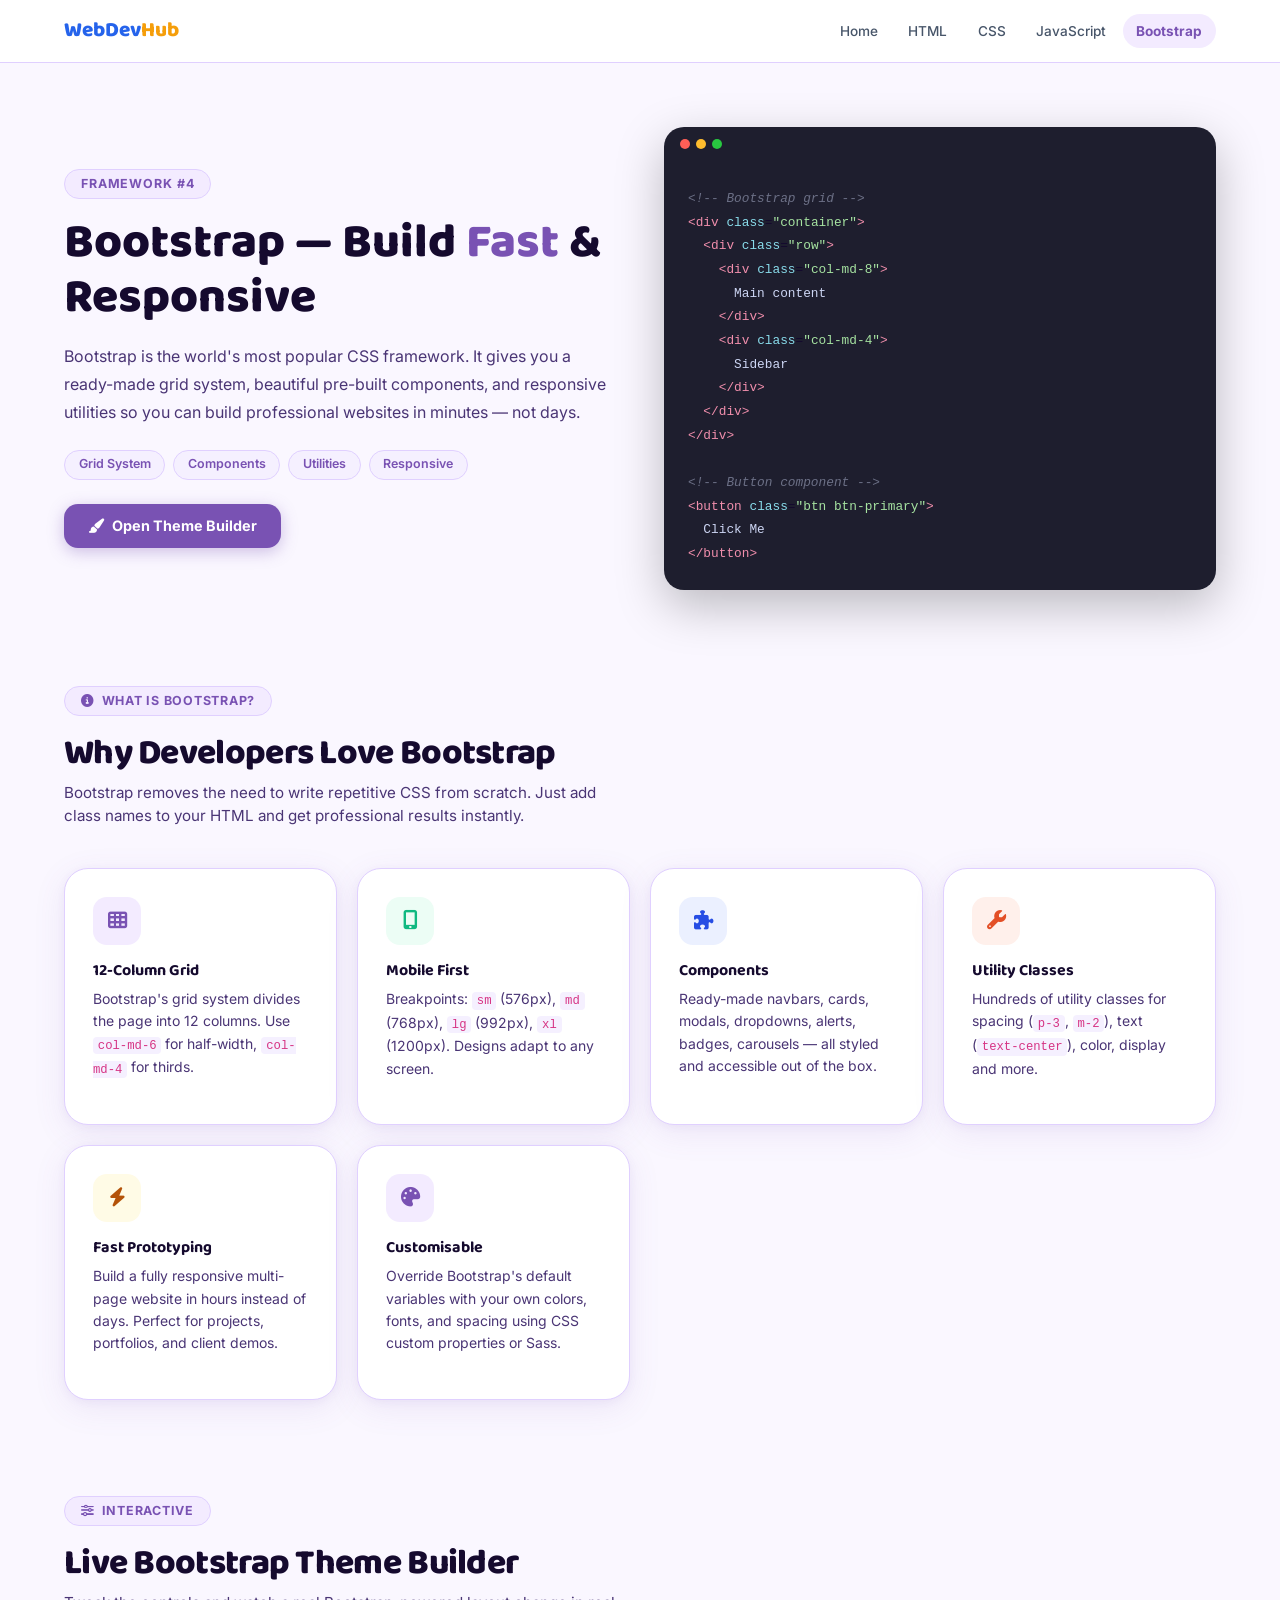
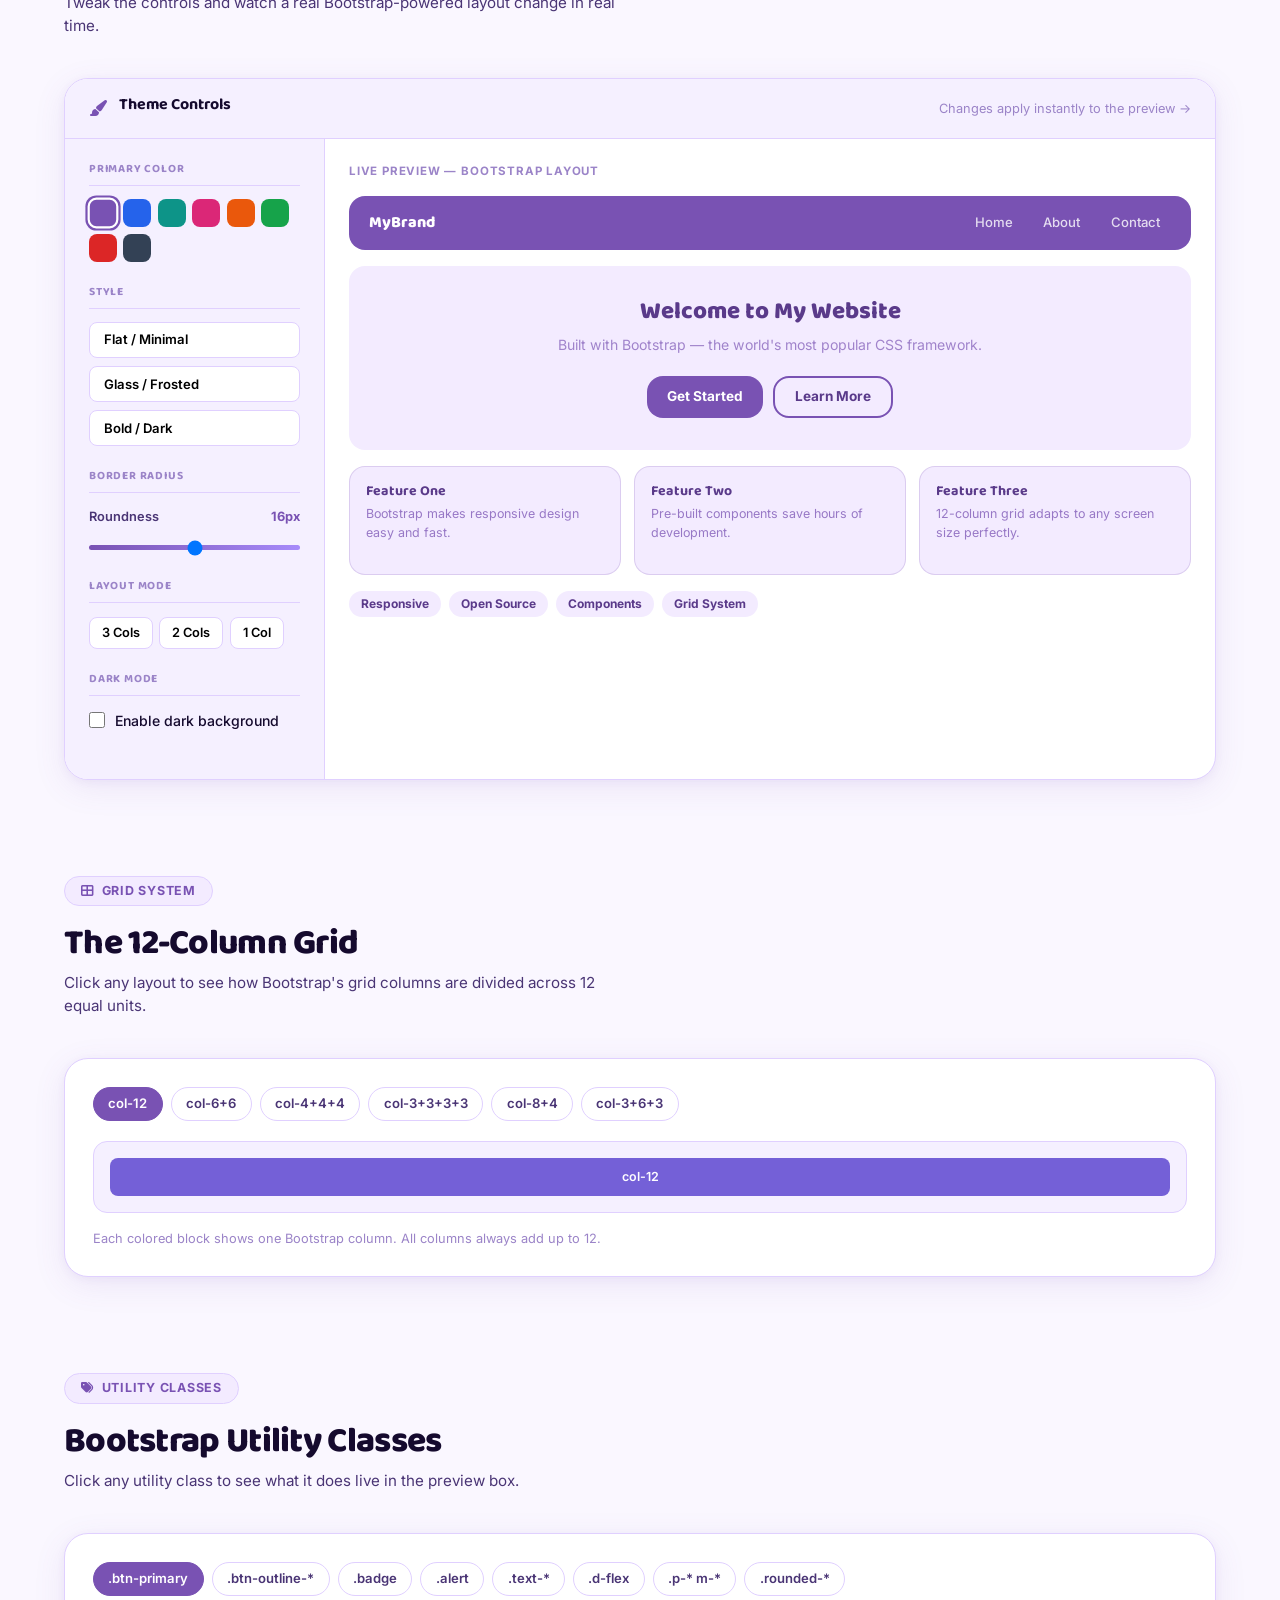
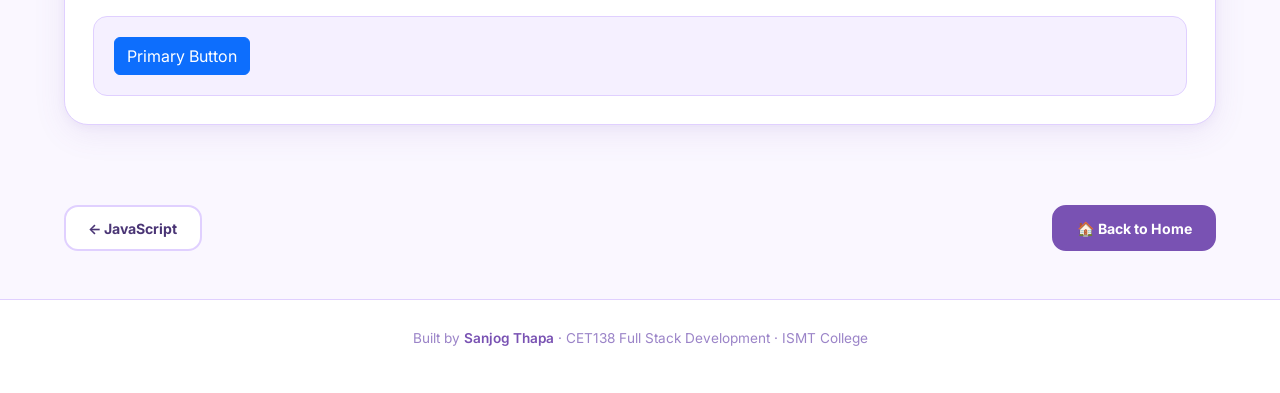
==== bootstrap.html @ de11d395 "heko" ====
<!DOCTYPE html>
<html lang="en">
<head>
<meta charset="UTF-8"/>
<meta name="viewport" content="width=device-width, initial-scale=1.0"/>
<title>Bootstrap — WebDev Hub</title>
<link href="https://fonts.googleapis.com/css2?family=Baloo+2:wght@400;500;600;700;800&family=Inter:wght@300;400;500;600&display=swap" rel="stylesheet"/>
<link href="https://cdnjs.cloudflare.com/ajax/libs/font-awesome/6.5.0/css/all.min.css" rel="stylesheet"/>
<link href="https://cdnjs.cloudflare.com/ajax/libs/bootstrap/5.3.2/css/bootstrap.min.css" rel="stylesheet"/>
<style>
:root{
  --primary:#7952B3;--primary-light:#F3EBFF;--primary-dark:#5A3A8A;
  --bg:#FAF7FF;--card:#fff;--muted:#F5F0FF;--border:#E0D0FF;
  --text:#150A2E;--text-2:#4A3575;--text-3:#9B84C8;
  --radius-card:24px;--radius-btn:14px;--radius-pill:50px;
  --shadow:0 8px 32px rgba(121,82,179,.1),0 2px 8px rgba(121,82,179,.06);
  --shadow-hover:0 16px 48px rgba(121,82,179,.2);
  --transition:all .25s cubic-bezier(.4,0,.2,1);
}
*{box-sizing:border-box}
html{scroll-behavior:smooth}
body{background:var(--bg);color:var(--text);font-family:'Inter',sans-serif;margin:0;padding:0}
h1,h2,h3,h4,h5,h6,.brand{font-family:'Baloo 2',sans-serif}

/* NAV */
.sitenav{background:rgba(255,255,255,.92);backdrop-filter:blur(16px);border-bottom:1.5px solid var(--border);padding:.9rem 0;position:sticky;top:0;z-index:200}
.nav-inner{max-width:1200px;margin:0 auto;padding:0 1.5rem;display:flex;align-items:center;justify-content:space-between;gap:1rem;flex-wrap:wrap}
.brand{font-size:1.3rem;font-weight:800;color:#2563EB;text-decoration:none}
.brand span{color:#F59E0B}
.nav-links{display:flex;gap:.2rem;flex-wrap:wrap}
.nav-links a{text-decoration:none;padding:.4rem .85rem;border-radius:var(--radius-pill);font-size:.85rem;font-weight:500;color:#475569;transition:var(--transition)}
.nav-links a:hover{background:#EFF6FF;color:#2563EB}
.nav-links a.active{background:var(--primary-light);color:var(--primary);font-weight:700}

/* HERO */
.page-hero{max-width:1200px;margin:0 auto;padding:4rem 1.5rem 3rem;display:grid;grid-template-columns:1fr 1fr;gap:3rem;align-items:center}
@media(max-width:768px){.page-hero{grid-template-columns:1fr;padding:2.5rem 1rem 2rem}}
.hero-tag{display:inline-block;background:var(--primary-light);color:var(--primary);border:1.5px solid var(--border);border-radius:var(--radius-pill);padding:.3rem 1rem;font-size:.78rem;font-weight:700;text-transform:uppercase;letter-spacing:.07em;margin-bottom:1rem}
.hero-left h1{font-size:clamp(2rem,4vw,3rem);font-weight:800;line-height:1.15;margin-bottom:1rem}
.hero-left h1 span{color:var(--primary)}
.hero-left p{color:var(--text-2);line-height:1.75;font-size:1rem;margin-bottom:1.5rem}
.pill-row{display:flex;flex-wrap:wrap;gap:.5rem;margin-bottom:1.5rem}
.pill{background:var(--muted);color:var(--primary);border:1.5px solid var(--border);border-radius:var(--radius-pill);padding:.3rem .85rem;font-size:.78rem;font-weight:600}
.hero-code{background:#1E1E2E;border-radius:20px;padding:1.5rem;font-family:'Cascadia Code','Fira Code',Consolas,monospace;font-size:.8rem;line-height:1.85;box-shadow:0 16px 48px rgba(0,0,0,.25);position:relative}
.dots{position:absolute;top:12px;left:16px;display:flex;gap:6px}
.dots span{width:10px;height:10px;border-radius:50%;display:inline-block}
.d1{background:#FF5F57}.d2{background:#FEBC2E}.d3{background:#28C840}
.code-body{margin-top:36px}
.tag-c{color:#F28FAD}.attr-c{color:#89DCEB}.val-c{color:#A6E3A1}.cm{color:#6C7086;font-style:italic}.txt-c{color:#CDD6F4}
.sbtn{display:inline-flex;align-items:center;gap:.5rem;padding:.7rem 1.5rem;border-radius:var(--radius-btn);font-weight:700;font-size:.9rem;cursor:pointer;border:none;transition:var(--transition);font-family:'Inter',sans-serif;text-decoration:none;background:var(--primary);color:#fff;box-shadow:0 4px 16px rgba(121,82,179,.35)}
.sbtn:hover{background:var(--primary-dark);transform:translateY(-2px)}

/* SECTIONS */
.section{max-width:1200px;margin:0 auto;padding:3rem 1.5rem}
.sec-label{display:inline-flex;align-items:center;gap:.5rem;background:var(--primary-light);color:var(--primary);border:1.5px solid var(--border);border-radius:var(--radius-pill);padding:.3rem 1rem;font-size:.78rem;font-weight:700;text-transform:uppercase;letter-spacing:.06em;margin-bottom:1rem}
.sec-title{font-size:clamp(1.5rem,3vw,2.2rem);font-weight:800;margin-bottom:.5rem;letter-spacing:-.02em}
.sec-sub{color:var(--text-2);font-size:.95rem;margin-bottom:2.5rem;max-width:560px}
.grid-2{display:grid;grid-template-columns:repeat(auto-fit,minmax(280px,1fr));gap:1.25rem}
.grid-3{display:grid;grid-template-columns:repeat(auto-fit,minmax(220px,1fr));gap:1.25rem}
.scard{background:var(--card);border-radius:var(--radius-card);border:1.5px solid var(--border);padding:1.75rem;box-shadow:var(--shadow);transition:var(--transition)}
.scard:hover{transform:translateY(-4px);box-shadow:var(--shadow-hover)}
.scard-icon{width:48px;height:48px;border-radius:14px;display:flex;align-items:center;justify-content:center;margin-bottom:1rem;font-size:1.2rem}
.scard h4{font-size:1rem;font-weight:700;margin-bottom:.5rem}
.scard p{color:var(--text-2);font-size:.875rem;line-height:1.6}

/* THEME BUILDER */
.builder{background:var(--card);border-radius:var(--radius-card);border:1.5px solid var(--border);box-shadow:var(--shadow);overflow:hidden}
.builder-header{background:var(--muted);border-bottom:1.5px solid var(--border);padding:1rem 1.5rem;display:flex;align-items:center;gap:.75rem;flex-wrap:wrap}
.builder-header h3{font-size:1rem;font-weight:700;color:var(--text)}
.builder-body{display:grid;grid-template-columns:260px 1fr;min-height:500px}
@media(max-width:768px){.builder-body{grid-template-columns:1fr}}
.builder-controls{border-right:1.5px solid var(--border);padding:1.5rem;background:var(--muted);overflow-y:auto}
.ctrl-section{margin-bottom:1.5rem}
.ctrl-section h5{font-size:.72rem;font-weight:700;text-transform:uppercase;letter-spacing:.07em;color:var(--text-3);margin-bottom:.85rem;padding-bottom:.5rem;border-bottom:1px solid var(--border)}
.ctrl-row{margin-bottom:.85rem}
.ctrl-row label{display:flex;justify-content:space-between;font-size:.8rem;font-weight:600;color:var(--text-2);margin-bottom:.4rem}
.ctrl-row label span{color:var(--primary);font-weight:700}
.color-swatches{display:flex;flex-wrap:wrap;gap:.4rem}
.swatch{width:28px;height:28px;border-radius:8px;cursor:pointer;border:2px solid transparent;transition:var(--transition)}
.swatch:hover,.swatch.active{border-color:#fff;box-shadow:0 0 0 2px var(--primary);transform:scale(1.1)}
.theme-slider{width:100%;height:5px;border-radius:4px;outline:none;border:none;cursor:pointer;-webkit-appearance:none;appearance:none;background:linear-gradient(to right,var(--primary),#a78bfa)}
.preview-pane{padding:1.5rem;overflow-y:auto}
.preview-label{font-size:.72rem;font-weight:700;text-transform:uppercase;letter-spacing:.07em;color:var(--text-3);margin-bottom:1rem}

/* BS PREVIEW COMPONENTS */
#bsPreview .preview-navbar{border-radius:12px;padding:.75rem 1.25rem;display:flex;align-items:center;justify-content:space-between;margin-bottom:1rem;transition:all .35s}
#bsPreview .pnav-brand{font-family:'Baloo 2',sans-serif;font-weight:800;font-size:1rem}
#bsPreview .pnav-links{display:flex;gap:.5rem;flex-wrap:wrap}
#bsPreview .pnav-link{padding:.3rem .7rem;border-radius:8px;font-size:.82rem;font-weight:500;text-decoration:none;cursor:pointer}
#bsPreview .hero-block{border-radius:16px;padding:2rem 1.5rem;margin-bottom:1rem;text-align:center;transition:all .35s}
#bsPreview .hero-block h2{font-family:'Baloo 2',sans-serif;font-size:1.5rem;font-weight:800;margin-bottom:.5rem}
#bsPreview .hero-block p{font-size:.88rem;margin-bottom:1.25rem;opacity:.85}
#bsPreview .hero-btns{display:flex;gap:.65rem;justify-content:center;flex-wrap:wrap}
#bsPreview .pbtn{padding:.55rem 1.25rem;border-radius:10px;font-weight:700;font-size:.85rem;border:none;cursor:pointer;transition:all .2s;font-family:'Inter',sans-serif}
#bsPreview .card-row{display:grid;grid-template-columns:repeat(3,1fr);gap:.85rem;margin-bottom:1rem}
@media(max-width:500px){#bsPreview .card-row{grid-template-columns:1fr}}
#bsPreview .mini-card{border-radius:12px;padding:1rem;transition:all .35s;border:1.5px solid transparent}
#bsPreview .mini-card h5{font-size:.88rem;font-weight:700;margin-bottom:.35rem}
#bsPreview .mini-card p{font-size:.78rem;opacity:.75}
#bsPreview .badge-row{display:flex;flex-wrap:wrap;gap:.5rem;margin-bottom:1rem}
#bsPreview .pbadge{padding:.25rem .75rem;border-radius:50px;font-size:.75rem;font-weight:700}

/* GRID EXPLAINER */
.grid-vis{display:grid;gap:8px;margin-bottom:1rem;padding:1rem;background:var(--muted);border-radius:14px;border:1.5px solid var(--border);transition:all .3s}
.grid-cell{padding:.6rem;border-radius:8px;background:var(--primary);color:#fff;font-size:.78rem;font-weight:600;text-align:center;opacity:.85}

/* CLASS DEMO TABS */
.class-tabs{display:flex;flex-wrap:wrap;gap:.5rem;margin-bottom:1.25rem}
.class-tab{padding:.4rem .9rem;border-radius:var(--radius-pill);font-size:.82rem;font-weight:600;cursor:pointer;border:1.5px solid var(--border);background:#fff;color:var(--text-2);transition:var(--transition);font-family:'Inter',sans-serif}
.class-tab:hover,.class-tab.active{background:var(--primary);color:#fff;border-color:var(--primary)}
.class-output{background:var(--muted);border-radius:14px;padding:1.25rem;border:1.5px solid var(--border);min-height:80px;display:flex;align-items:center;flex-wrap:wrap;gap:.5rem}

footer{background:#fff;border-top:1.5px solid var(--border);padding:1.75rem;text-align:center;color:var(--text-3);font-size:.85rem}
footer span{color:var(--primary);font-weight:600}
.page-nav{display:flex;justify-content:space-between;align-items:center;max-width:1200px;margin:0 auto;padding:2rem 1.5rem 3rem;flex-wrap:wrap;gap:1rem}
.page-nav a{display:inline-flex;align-items:center;gap:.5rem;padding:.65rem 1.4rem;border-radius:var(--radius-btn);font-weight:700;font-size:.88rem;text-decoration:none;border:2px solid var(--border);color:var(--text-2);background:#fff;transition:var(--transition)}
.page-nav a:hover{border-color:var(--primary);color:var(--primary)}
.page-nav a.home{background:var(--primary);color:#fff;border-color:var(--primary)}
.page-nav a.home:hover{background:var(--primary-dark)}
</style>
</head>
<body>
<nav class="sitenav">
  <div class="nav-inner">
    <a href="index.html" class="brand">WebDev<span>Hub</span></a>
    <div class="nav-links">
      <a href="index.html">Home</a>
      <a href="html.html">HTML</a>
      <a href="css.html">CSS</a>
      <a href="javascript.html">JavaScript</a>
      <a href="bootstrap.html" class="active">Bootstrap</a>
    </div>
  </div>
</nav>

<!-- HERO -->
<div class="page-hero">
  <div class="hero-left">
    <div class="hero-tag">Framework #4</div>
    <h1>Bootstrap — Build <span>Fast</span> & Responsive</h1>
    <p>Bootstrap is the world's most popular CSS framework. It gives you a ready-made grid system, beautiful pre-built components, and responsive utilities so you can build professional websites in minutes — not days.</p>
    <div class="pill-row">
      <span class="pill">Grid System</span>
      <span class="pill">Components</span>
      <span class="pill">Utilities</span>
      <span class="pill">Responsive</span>
    </div>
    <a href="#builder" class="sbtn"><i class="fas fa-paint-brush"></i> Open Theme Builder</a>
  </div>
  <div>
    <div class="hero-code">
      <div class="dots"><span class="d1"></span><span class="d2"></span><span class="d3"></span></div>
      <div class="code-body">
<span class="cm">&lt;!-- Bootstrap grid --&gt;</span><br>
<span class="tag-c">&lt;div</span> <span class="attr-c">class</span>=<span class="val-c">"container"</span><span class="tag-c">&gt;</span><br>
&nbsp;&nbsp;<span class="tag-c">&lt;div</span> <span class="attr-c">class</span>=<span class="val-c">"row"</span><span class="tag-c">&gt;</span><br>
&nbsp;&nbsp;&nbsp;&nbsp;<span class="tag-c">&lt;div</span> <span class="attr-c">class</span>=<span class="val-c">"col-md-8"</span><span class="tag-c">&gt;</span><br>
&nbsp;&nbsp;&nbsp;&nbsp;&nbsp;&nbsp;<span class="txt-c">Main content</span><br>
&nbsp;&nbsp;&nbsp;&nbsp;<span class="tag-c">&lt;/div&gt;</span><br>
&nbsp;&nbsp;&nbsp;&nbsp;<span class="tag-c">&lt;div</span> <span class="attr-c">class</span>=<span class="val-c">"col-md-4"</span><span class="tag-c">&gt;</span><br>
&nbsp;&nbsp;&nbsp;&nbsp;&nbsp;&nbsp;<span class="txt-c">Sidebar</span><br>
&nbsp;&nbsp;&nbsp;&nbsp;<span class="tag-c">&lt;/div&gt;</span><br>
&nbsp;&nbsp;<span class="tag-c">&lt;/div&gt;</span><br>
<span class="tag-c">&lt;/div&gt;</span><br><br>
<span class="cm">&lt;!-- Button component --&gt;</span><br>
<span class="tag-c">&lt;button</span> <span class="attr-c">class</span>=<span class="val-c">"btn btn-primary"</span><span class="tag-c">&gt;</span><br>
&nbsp;&nbsp;<span class="txt-c">Click Me</span><br>
<span class="tag-c">&lt;/button&gt;</span>
      </div>
    </div>
  </div>
</div>

<!-- WHAT IS BOOTSTRAP -->
<section class="section">
  <div class="sec-label"><i class="fas fa-info-circle"></i> What is Bootstrap?</div>
  <h2 class="sec-title">Why Developers Love Bootstrap</h2>
  <p class="sec-sub">Bootstrap removes the need to write repetitive CSS from scratch. Just add class names to your HTML and get professional results instantly.</p>
  <div class="grid-3">
    <div class="scard"><div class="scard-icon" style="background:#F3EBFF;color:#7952B3"><i class="fas fa-th"></i></div><h4>12-Column Grid</h4><p>Bootstrap's grid system divides the page into 12 columns. Use <code style="background:var(--muted);padding:.1rem .3rem;border-radius:4px">col-md-6</code> for half-width, <code style="background:var(--muted);padding:.1rem .3rem;border-radius:4px">col-md-4</code> for thirds.</p></div>
    <div class="scard"><div class="scard-icon" style="background:#ECFDF5;color:#10B981"><i class="fas fa-mobile-alt"></i></div><h4>Mobile First</h4><p>Breakpoints: <code style="background:var(--muted);padding:.1rem .3rem;border-radius:4px">sm</code> (576px), <code style="background:var(--muted);padding:.1rem .3rem;border-radius:4px">md</code> (768px), <code style="background:var(--muted);padding:.1rem .3rem;border-radius:4px">lg</code> (992px), <code style="background:var(--muted);padding:.1rem .3rem;border-radius:4px">xl</code> (1200px). Designs adapt to any screen.</p></div>
    <div class="scard"><div class="scard-icon" style="background:#EBF0FF;color:#264DE4"><i class="fas fa-puzzle-piece"></i></div><h4>Components</h4><p>Ready-made navbars, cards, modals, dropdowns, alerts, badges, carousels — all styled and accessible out of the box.</p></div>
    <div class="scard"><div class="scard-icon" style="background:#FFF0EB;color:#E34F26"><i class="fas fa-wrench"></i></div><h4>Utility Classes</h4><p>Hundreds of utility classes for spacing (<code style="background:var(--muted);padding:.1rem .3rem;border-radius:4px">p-3</code>, <code style="background:var(--muted);padding:.1rem .3rem;border-radius:4px">m-2</code>), text (<code style="background:var(--muted);padding:.1rem .3rem;border-radius:4px">text-center</code>), color, display and more.</p></div>
    <div class="scard"><div class="scard-icon" style="background:#FFFBE6;color:#B45309"><i class="fas fa-bolt"></i></div><h4>Fast Prototyping</h4><p>Build a fully responsive multi-page website in hours instead of days. Perfect for projects, portfolios, and client demos.</p></div>
    <div class="scard"><div class="scard-icon" style="background:#F3EBFF;color:#7952B3"><i class="fas fa-palette"></i></div><h4>Customisable</h4><p>Override Bootstrap's default variables with your own colors, fonts, and spacing using CSS custom properties or Sass.</p></div>
  </div>
</section>

<!-- THEME BUILDER -->
<section class="section" id="builder">
  <div class="sec-label"><i class="fas fa-sliders-h"></i> Interactive</div>
  <h2 class="sec-title">Live Bootstrap Theme Builder</h2>
  <p class="sec-sub">Tweak the controls and watch a real Bootstrap-powered layout change in real time.</p>
  <div class="builder">
    <div class="builder-header">
      <i class="fas fa-paint-brush" style="color:var(--primary)"></i>
      <h3>Theme Controls</h3>
      <span style="font-size:.8rem;color:var(--text-3);margin-left:auto">Changes apply instantly to the preview →</span>
    </div>
    <div class="builder-body">
      <!-- Controls -->
      <div class="builder-controls">
        <div class="ctrl-section">
          <h5>Primary Color</h5>
          <div class="color-swatches" id="colorSwatches"></div>
        </div>
        <div class="ctrl-section">
          <h5>Style</h5>
          <div style="display:flex;flex-direction:column;gap:.5rem">
            <button onclick="setStyle('flat')" id="sFlat" style="padding:.45rem .9rem;border-radius:8px;border:1.5px solid var(--border);background:#fff;font-size:.82rem;font-weight:600;cursor:pointer;text-align:left;font-family:'Inter',sans-serif;transition:all .2s" onmouseover="this.style.borderColor='var(--primary)'" onmouseout="if(!this.classList.contains('active-style'))this.style.borderColor='var(--border)'">Flat / Minimal</button>
            <button onclick="setStyle('glass')" id="sGlass" style="padding:.45rem .9rem;border-radius:8px;border:1.5px solid var(--border);background:#fff;font-size:.82rem;font-weight:600;cursor:pointer;text-align:left;font-family:'Inter',sans-serif;transition:all .2s" onmouseover="this.style.borderColor='var(--primary)'" onmouseout="if(!this.classList.contains('active-style'))this.style.borderColor='var(--border)'">Glass / Frosted</button>
            <button onclick="setStyle('bold')" id="sBold" style="padding:.45rem .9rem;border-radius:8px;border:1.5px solid var(--border);background:#fff;font-size:.82rem;font-weight:600;cursor:pointer;text-align:left;font-family:'Inter',sans-serif;transition:all .2s" onmouseover="this.style.borderColor='var(--primary)'" onmouseout="if(!this.classList.contains('active-style'))this.style.borderColor='var(--border)'">Bold / Dark</button>
          </div>
        </div>
        <div class="ctrl-section">
          <h5>Border Radius</h5>
          <div class="ctrl-row">
            <label>Roundness <span id="radLabel">16px</span></label>
            <input type="range" class="theme-slider" min="0" max="32" value="16" oninput="setRadius(this.value)">
          </div>
        </div>
        <div class="ctrl-section">
          <h5>Layout Mode</h5>
          <div style="display:flex;gap:.4rem;flex-wrap:wrap">
            <button onclick="setLayout(3)" style="padding:.35rem .75rem;border-radius:8px;border:1.5px solid var(--border);background:#fff;font-size:.8rem;font-weight:600;cursor:pointer;font-family:'Inter',sans-serif">3 Cols</button>
            <button onclick="setLayout(2)" style="padding:.35rem .75rem;border-radius:8px;border:1.5px solid var(--border);background:#fff;font-size:.8rem;font-weight:600;cursor:pointer;font-family:'Inter',sans-serif">2 Cols</button>
            <button onclick="setLayout(1)" style="padding:.35rem .75rem;border-radius:8px;border:1.5px solid var(--border);background:#fff;font-size:.8rem;font-weight:600;cursor:pointer;font-family:'Inter',sans-serif">1 Col</button>
          </div>
        </div>
        <div class="ctrl-section">
          <h5>Dark Mode</h5>
          <label style="display:flex;align-items:center;gap:.65rem;cursor:pointer;font-size:.88rem;font-weight:500">
            <input type="checkbox" id="darkToggle" onchange="toggleDark(this.checked)" style="width:16px;height:16px;accent-color:var(--primary)">
            Enable dark background
          </label>
        </div>
      </div>

      <!-- Preview -->
      <div class="preview-pane" id="previewPane">
        <div class="preview-label">Live Preview — Bootstrap Layout</div>
        <div id="bsPreview">
          <!-- Navbar -->
          <div class="preview-navbar" id="pNavbar">
            <span class="pnav-brand" id="pBrand">MyBrand</span>
            <div class="pnav-links">
              <span class="pnav-link" id="pL1">Home</span>
              <span class="pnav-link" id="pL2">About</span>
              <span class="pnav-link" id="pL3">Contact</span>
            </div>
          </div>
          <!-- Hero -->
          <div class="hero-block" id="pHero">
            <h2 id="pHeroTitle">Welcome to My Website</h2>
            <p id="pHeroSub">Built with Bootstrap — the world's most popular CSS framework.</p>
            <div class="hero-btns">
              <button class="pbtn" id="pBtn1">Get Started</button>
              <button class="pbtn" id="pBtn2">Learn More</button>
            </div>
          </div>
          <!-- Cards -->
          <div class="card-row" id="pCardRow">
            <div class="mini-card" id="pc1"><h5>Feature One</h5><p>Bootstrap makes responsive design easy and fast.</p></div>
            <div class="mini-card" id="pc2"><h5>Feature Two</h5><p>Pre-built components save hours of development.</p></div>
            <div class="mini-card" id="pc3"><h5>Feature Three</h5><p>12-column grid adapts to any screen size perfectly.</p></div>
          </div>
          <!-- Badges & Buttons -->
          <div class="badge-row" id="pBadges">
            <span class="pbadge" id="pb1">Responsive</span>
            <span class="pbadge" id="pb2">Open Source</span>
            <span class="pbadge" id="pb3">Components</span>
            <span class="pbadge" id="pb4">Grid System</span>
          </div>
        </div>
      </div>
    </div>
  </div>
</section>

<!-- GRID EXPLAINER -->
<section class="section">
  <div class="sec-label"><i class="fas fa-th-large"></i> Grid System</div>
  <h2 class="sec-title">The 12-Column Grid</h2>
  <p class="sec-sub">Click any layout to see how Bootstrap's grid columns are divided across 12 equal units.</p>
  <div class="scard">
    <div class="class-tabs" id="gridTabs"></div>
    <div class="grid-vis" id="gridVis"></div>
    <div style="font-size:.8rem;color:var(--text-3)">Each colored block shows one Bootstrap column. All columns always add up to 12.</div>
  </div>
</section>

<!-- UTILITY CLASS DEMO -->
<section class="section">
  <div class="sec-label"><i class="fas fa-tags"></i> Utility Classes</div>
  <h2 class="sec-title">Bootstrap Utility Classes</h2>
  <p class="sec-sub">Click any utility class to see what it does live in the preview box.</p>
  <div class="scard">
    <div class="class-tabs" id="utilTabs"></div>
    <div class="class-output" id="utilOutput"></div>
  </div>
</section>

<div class="page-nav">
  <a href="javascript.html">← JavaScript</a>
  <a href="index.html" class="home">🏠 Back to Home</a>
</div>
<footer><p>Built by <span>Sanjog Thapa</span> · CET138 Full Stack Development · ISMT College</p></footer>

<script>
// THEME BUILDER STATE
let state={color:'#7952B3',colorLight:'#F3EBFF',colorDark:'#5A3A8A',radius:16,style:'flat',dark:false,cols:3};

const colors=[
  {name:'Purple',c:'#7952B3',l:'#F3EBFF',d:'#5A3A8A'},
  {name:'Blue',c:'#2563EB',l:'#EFF6FF',d:'#1D4ED8'},
  {name:'Teal',c:'#0D9488',l:'#CCFBF1',d:'#0F766E'},
  {name:'Pink',c:'#DB2777',l:'#FCE7F3',d:'#BE185D'},
  {name:'Orange',c:'#EA580C',l:'#FFF7ED',d:'#C2410C'},
  {name:'Green',c:'#16A34A',l:'#F0FDF4',d:'#15803D'},
  {name:'Red',c:'#DC2626',l:'#FEF2F2',d:'#B91C1C'},
  {name:'Slate',c:'#334155',l:'#F1F5F9',d:'#1E293B'},
];

// Build swatches
const sw=document.getElementById('colorSwatches');
colors.forEach((cl,i)=>{
  const s=document.createElement('div');
  s.className='swatch'+(i===0?' active':'');
  s.style.background=cl.c;
  s.title=cl.name;
  s.addEventListener('click',()=>{
    document.querySelectorAll('.swatch').forEach(x=>x.classList.remove('active'));
    s.classList.add('active');
    state.color=cl.c;state.colorLight=cl.l;state.colorDark=cl.d;
    applyTheme();
  });
  sw.appendChild(s);
});

function setStyle(s){
  state.style=s;
  ['sFlat','sGlass','sBold'].forEach(id=>{
    const el=document.getElementById(id);
    el.classList.remove('active-style');
    el.style.background='#fff';el.style.color='var(--text)';
  });
  const map={flat:'sFlat',glass:'sGlass',bold:'sBold'};
  const el=document.getElementById(map[s]);
  el.classList.add('active-style');
  el.style.background=state.color;el.style.color='#fff';
  applyTheme();
}

function setRadius(v){
  state.radius=v;
  document.getElementById('radLabel').textContent=v+'px';
  applyTheme();
}

function setLayout(c){state.cols=c;applyTheme();}

function toggleDark(v){state.dark=v;applyTheme();}

function applyTheme(){
  const {color,colorLight,colorDark,radius,style,dark,cols}=state;
  const r=radius+'px';
  const pane=document.getElementById('previewPane');

  // Dark mode
  pane.style.background=dark?'#0F172A':'';

  // Navbar styles
  const nav=document.getElementById('pNavbar');
  const brand=document.getElementById('pBrand');
  const links=['pL1','pL2','pL3'].map(id=>document.getElementById(id));

  if(style==='flat'){
    nav.style.background=color;nav.style.backdropFilter='';nav.style.boxShadow='none';nav.style.border='none';
    brand.style.color='#fff';links.forEach(l=>{l.style.color='rgba(255,255,255,.8)';l.style.background='transparent'});
  } else if(style==='glass'){
    nav.style.background='rgba(255,255,255,.15)';nav.style.backdropFilter='blur(12px)';
    nav.style.boxShadow='0 4px 24px rgba(0,0,0,.1)';nav.style.border='1px solid rgba(255,255,255,.3)';
    brand.style.color=dark?'#fff':color;links.forEach(l=>{l.style.color=dark?'rgba(255,255,255,.8)':color;l.style.background='transparent'});
  } else {
    nav.style.background='#1E1E2E';nav.style.backdropFilter='';nav.style.boxShadow='0 2px 16px rgba(0,0,0,.3)';nav.style.border='none';
    brand.style.color=color;links.forEach(l=>{l.style.color='rgba(255,255,255,.7)';l.style.background='transparent'});
  }
  nav.style.borderRadius=r;

  // Hero
  const hero=document.getElementById('pHero');
  const ht=document.getElementById('pHeroTitle');
  const hs=document.getElementById('pHeroSub');
  if(style==='flat'){hero.style.background=colorLight;ht.style.color=colorDark;hs.style.color=color+'CC';}
  else if(style==='glass'){hero.style.background=`linear-gradient(135deg,${color}22,${color}44)`;hero.style.backdropFilter='blur(8px)';hero.style.border=`1px solid ${color}44`;ht.style.color=dark?'#fff':colorDark;hs.style.color=dark?'rgba(255,255,255,.75)':color;}
  else{hero.style.background=`linear-gradient(135deg,${colorDark},${color})`;ht.style.color='#fff';hs.style.color='rgba(255,255,255,.85)';}
  hero.style.borderRadius=r;

  // Hero buttons
  const b1=document.getElementById('pBtn1');
  const b2=document.getElementById('pBtn2');
  if(style==='bold'){b1.style.background='#fff';b1.style.color=colorDark;b2.style.background='rgba(255,255,255,.2)';b2.style.color='#fff';b2.style.border='2px solid rgba(255,255,255,.5)';}
  else{b1.style.background=color;b1.style.color='#fff';b1.style.border='none';b2.style.background='transparent';b2.style.color=style==='flat'?colorDark:dark?'#fff':colorDark;b2.style.border=`2px solid ${color}`;}
  [b1,b2].forEach(b=>b.style.borderRadius=r);

  // Cards
  const cr=document.getElementById('pCardRow');
  cr.style.gridTemplateColumns=cols===3?'repeat(3,1fr)':cols===2?'repeat(2,1fr)':'1fr';
  ['pc1','pc2','pc3'].forEach((id,i)=>{
    const c=document.getElementById(id);
    if(i>=cols&&cols<3)c.style.display='none'; else c.style.display='';
    c.style.borderRadius=r;
    if(style==='flat'){c.style.background=colorLight;c.style.borderColor=color+'33';c.querySelector('h5').style.color=colorDark;c.querySelector('p').style.color=color;}
    else if(style==='glass'){c.style.background=`rgba(255,255,255,${dark?'.08':'.6'})`;c.style.backdropFilter='blur(8px)';c.style.borderColor=color+'44';c.querySelector('h5').style.color=dark?'#fff':colorDark;c.querySelector('p').style.color=dark?'rgba(255,255,255,.6)':color+'AA';}
    else{c.style.background='#1E293B';c.style.borderColor=color+'55';c.querySelector('h5').style.color='#fff';c.querySelector('p').style.color='rgba(255,255,255,.55)';}
  });

  // Badges
  ['pb1','pb2','pb3','pb4'].forEach(id=>{
    const b=document.getElementById(id);
    b.style.background=style==='bold'?color:colorLight;
    b.style.color=style==='bold'?'#fff':colorDark;
    b.style.borderRadius=r;
  });
}

applyTheme();

// GRID LAYOUTS
const layouts=[
  {label:'12',cols:[12]},{label:'6+6',cols:[6,6]},{label:'4+4+4',cols:[4,4,4]},
  {label:'3+3+3+3',cols:[3,3,3,3]},{label:'8+4',cols:[8,4]},{label:'3+6+3',cols:[3,6,3]},
];
const gt=document.getElementById('gridTabs');
const gv=document.getElementById('gridVis');
layouts.forEach((l,i)=>{
  const btn=document.createElement('button');
  btn.className='class-tab'+(i===0?' active':'');
  btn.textContent='col-'+l.label;
  btn.addEventListener('click',()=>{
    document.querySelectorAll('#gridTabs .class-tab').forEach(b=>b.classList.remove('active'));
    btn.classList.add('active');
    gv.style.gridTemplateColumns=`repeat(12,1fr)`;
    gv.innerHTML=l.cols.map((c,ci)=>`<div class="grid-cell" style="grid-column:span ${c};background:hsl(${ci*47+250},60%,55%)">col-${c}</div>`).join('');
  });
  gt.appendChild(btn);
});
document.querySelector('#gridTabs .class-tab').click();

// UTILITY CLASSES
const utils=[
  {label:'btn-primary',html:'<button class="btn btn-primary">Primary Button</button>'},
  {label:'btn-outline-*',html:'<button class="btn btn-outline-primary me-2">Outline</button><button class="btn btn-outline-danger">Danger</button>'},
  {label:'badge',html:'<span class="badge bg-primary me-2">New</span><span class="badge bg-success me-2">Active</span><span class="badge bg-warning text-dark">Warning</span>'},
  {label:'alert',html:'<div class="alert alert-success mb-2" style="font-size:.85rem">✓ Success! Operation completed.</div><div class="alert alert-danger mb-0" style="font-size:.85rem">✗ Error! Something went wrong.</div>'},
  {label:'text-*',html:'<p class="text-primary fw-bold mb-1">text-primary fw-bold</p><p class="text-success mb-1">text-success</p><p class="text-danger mb-1">text-danger</p><p class="text-muted mb-0">text-muted</p>'},
  {label:'d-flex',html:'<div class="d-flex gap-2 align-items-center"><div class="bg-primary text-white p-2 rounded">Flex 1</div><div class="bg-success text-white p-2 rounded">Flex 2</div><div class="bg-warning text-dark p-2 rounded">Flex 3</div></div>'},
  {label:'p-* m-*',html:'<div class="p-3 m-2 bg-primary text-white rounded" style="display:inline-block">p-3 m-2</div><div class="p-1 m-4 bg-success text-white rounded" style="display:inline-block">p-1 m-4</div>'},
  {label:'rounded-*',html:'<button class="btn btn-primary rounded-0 me-2">Sharp</button><button class="btn btn-primary rounded me-2">Normal</button><button class="btn btn-primary rounded-pill">Pill</button>'},
];
const ut=document.getElementById('utilTabs');
const uo=document.getElementById('utilOutput');
utils.forEach((u,i)=>{
  const btn=document.createElement('button');
  btn.className='class-tab'+(i===0?' active':'');
  btn.textContent='.'+u.label;
  btn.addEventListener('click',()=>{
    document.querySelectorAll('#utilTabs .class-tab').forEach(b=>b.classList.remove('active'));
    btn.classList.add('active');
    uo.innerHTML=u.html;
  });
  ut.appendChild(btn);
});
document.querySelector('#utilTabs .class-tab').click();
</script>
<script src="https://cdnjs.cloudflare.com/ajax/libs/bootstrap/5.3.2/js/bootstrap.bundle.min.js"></script>
</body>
</html>
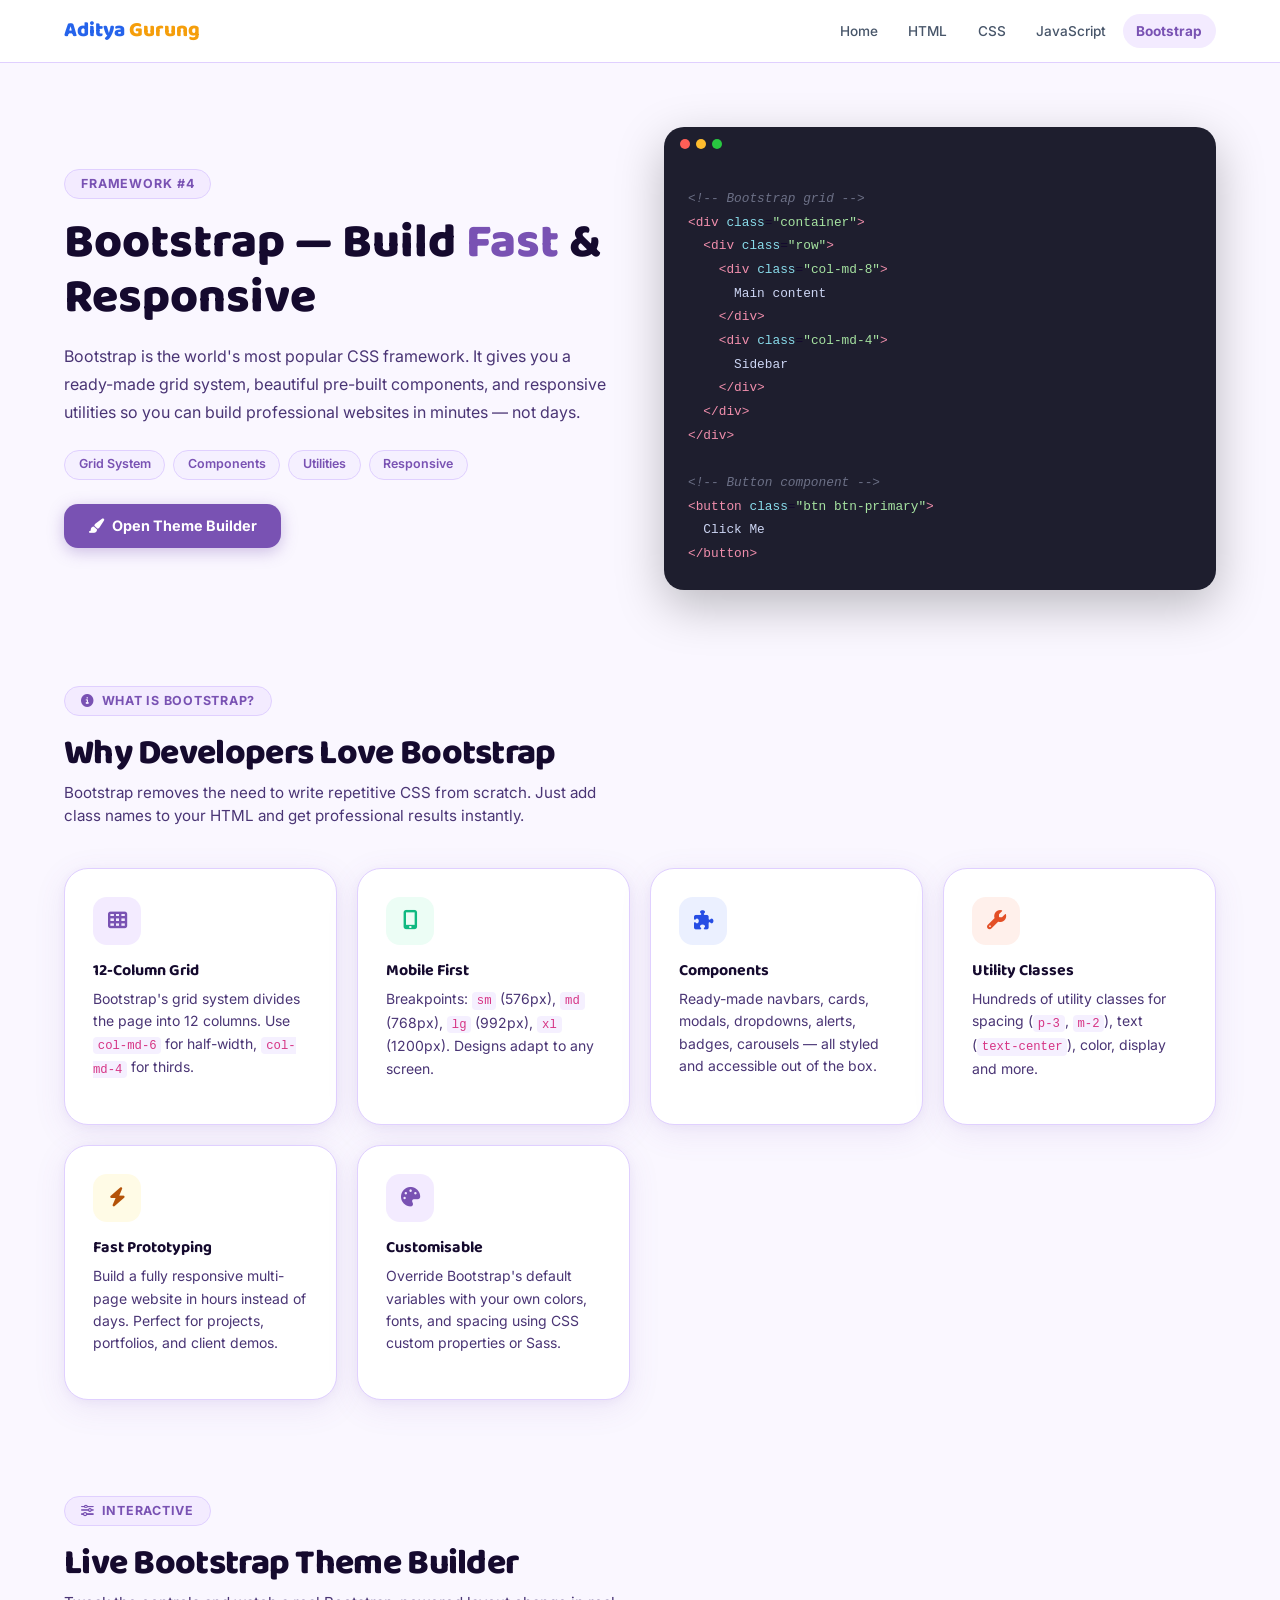
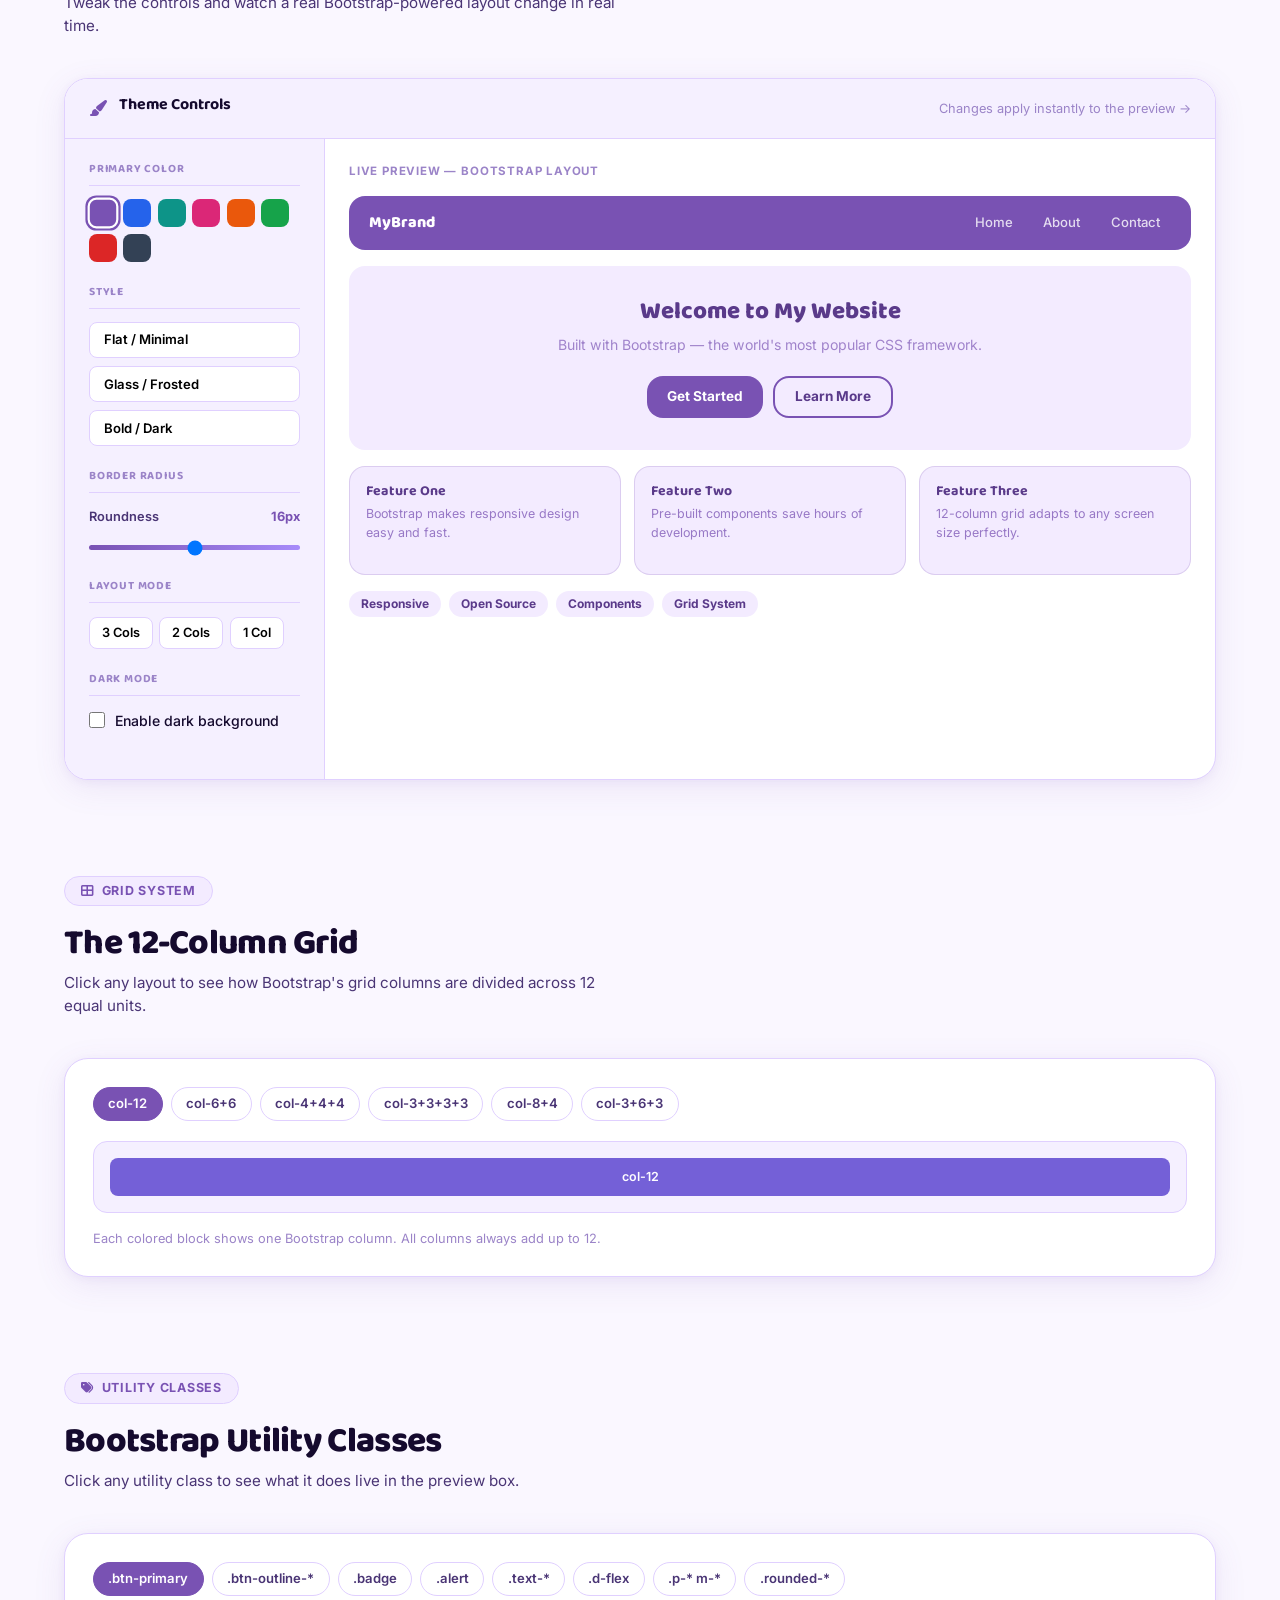
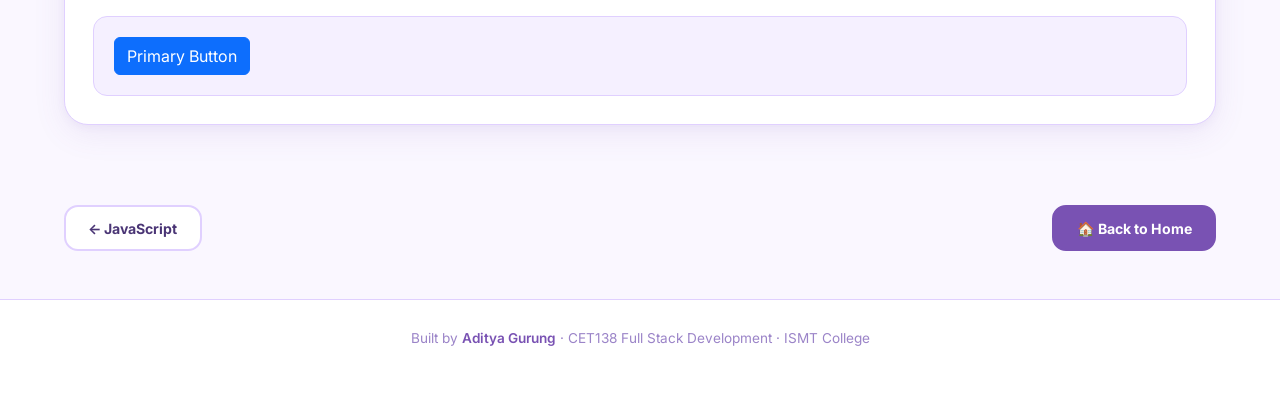
==== commit cead6479: "dwada" ====
--- a/bootstrap.html
+++ b/bootstrap.html
@@ -3,7 +3,7 @@
 <head>
 <meta charset="UTF-8"/>
 <meta name="viewport" content="width=device-width, initial-scale=1.0"/>
-<title>Bootstrap — WebDev Hub</title>
+<title>Bootstrap — Aditya  Gurung  Gurung</title>
 <link href="https://fonts.googleapis.com/css2?family=Baloo+2:wght@400;500;600;700;800&family=Inter:wght@300;400;500;600&display=swap" rel="stylesheet"/>
 <link href="https://cdnjs.cloudflare.com/ajax/libs/font-awesome/6.5.0/css/all.min.css" rel="stylesheet"/>
 <link href="https://cdnjs.cloudflare.com/ajax/libs/bootstrap/5.3.2/css/bootstrap.min.css" rel="stylesheet"/>
@@ -122,7 +122,7 @@
 <body>
 <nav class="sitenav">
   <div class="nav-inner">
-    <a href="index.html" class="brand">WebDev<span>Hub</span></a>
+    <a href="index.html" class="brand">Aditya<span> Gurung</span></a>
     <div class="nav-links">
       <a href="index.html">Home</a>
       <a href="html.html">HTML</a>
@@ -304,7 +304,7 @@
   <a href="javascript.html">← JavaScript</a>
   <a href="index.html" class="home">🏠 Back to Home</a>
 </div>
-<footer><p>Built by <span>Sanjog Thapa</span> · CET138 Full Stack Development · ISMT College</p></footer>
+<footer><p>Built by <span>Aditya  Gurung</span> · CET138 Full Stack Development · ISMT College</p></footer>
 
 <script>
 // THEME BUILDER STATE
